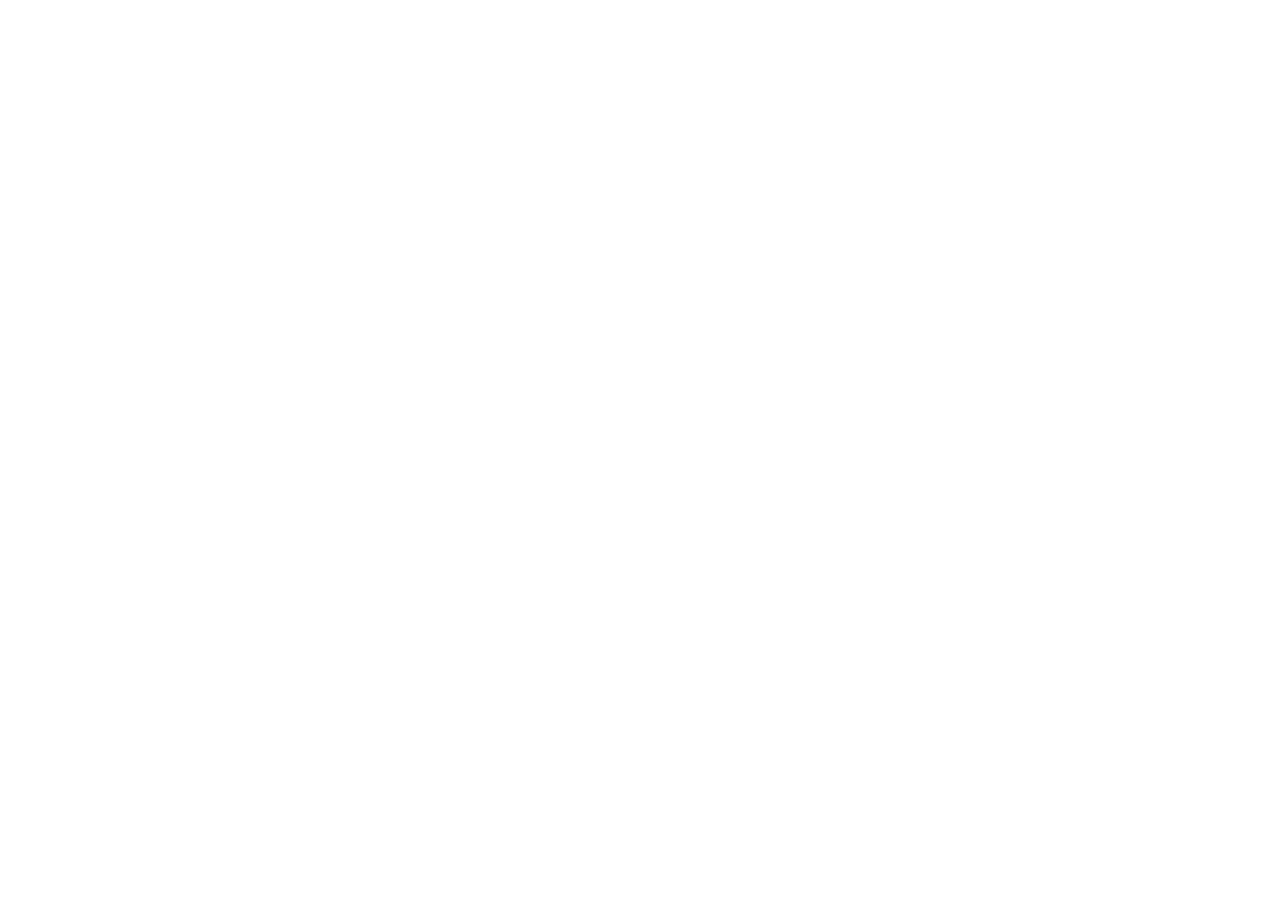
==== index.html @ a33ac441 "Add getBootstrap and structure" ====
<!DOCTYPE html>
<html lang="en">

<head>
    <meta charset="UTF-8">
    <meta http-equiv="X-UA-Compatible" content="IE=edge">
    <meta name="viewport" content="width=device-width, initial-scale=1.0">
    <title>Document</title>
</head>

<body>

</body>

</html>
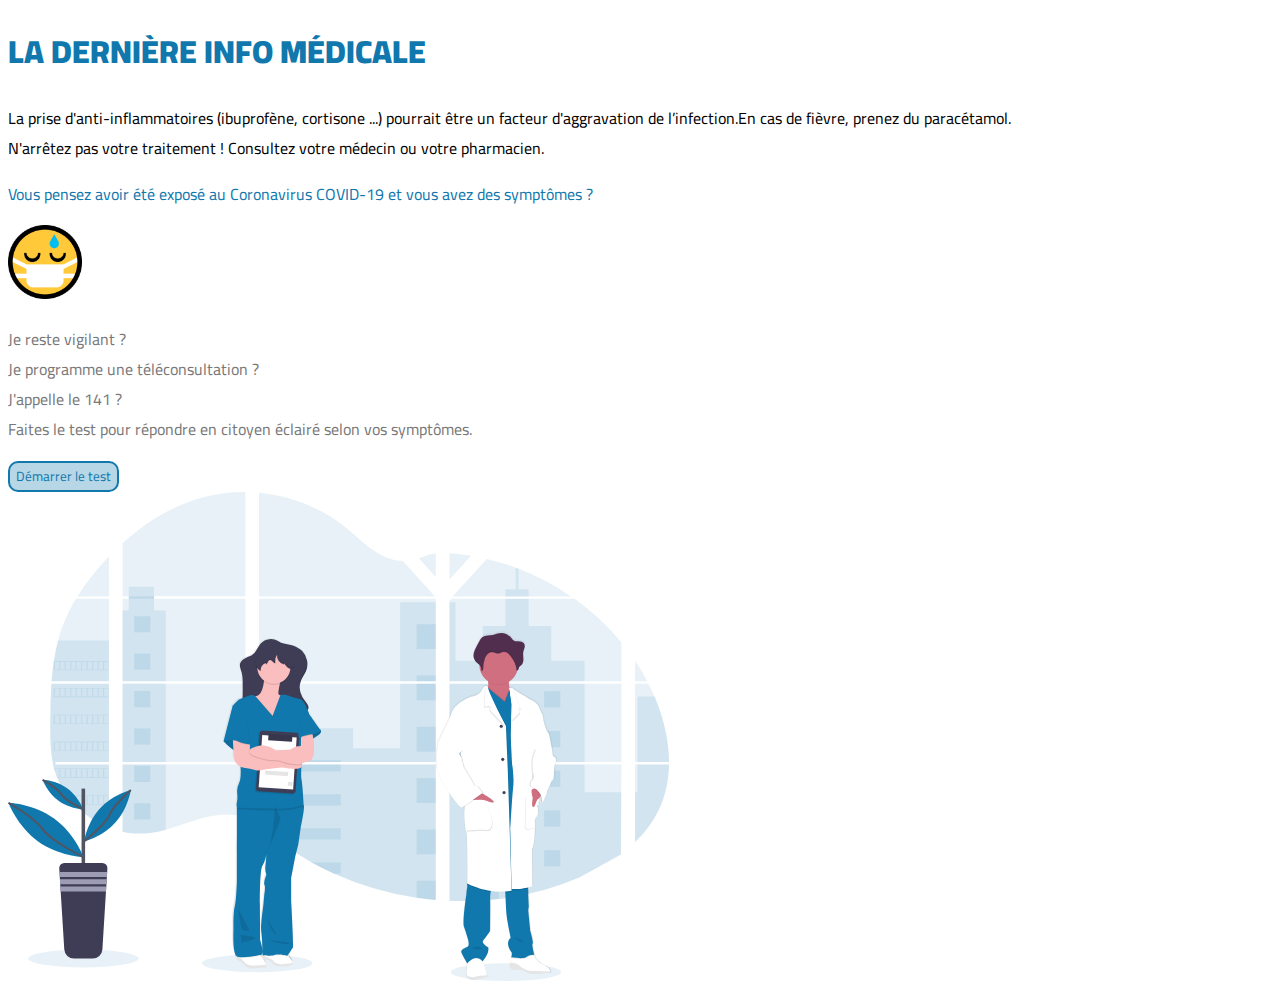
==== commit 16afc365: "Merge branch 'Develop' into feature/information.html" ====
--- a/index.html
+++ b/index.html
@@ -6,10 +6,37 @@
     <meta http-equiv="X-UA-Compatible" content="IE=edge">
     <meta name="viewport" content="width=device-width, initial-scale=1.0">
     <title>Document</title>
+    <link rel="stylesheet" href="css/styleindex.css">
+    <link href="https://cdn.jsdelivr.net/npm/bootstrap@5.1.3/dist/css/bootstrap.min.css" rel="stylesheet" integrity="sha384-1BmE4kWBq78iYhFldvKuhfTAU6auU8tT94WrHftjDbrCEXSU1oBoqyl2QvZ6jIW3" crossorigin="anonymous">
 </head>
 
 <body>
-
+    
+    <section class="text-center bg-warning py-3">
+        <h1 class="titre" > <b>LA DERNIÈRE INFO MÉDICALE</b> </h1>
+        <p class="fs-5" >La prise d'anti-inflammatoires (ibuprofène, cortisone ...) pourrait être un facteur d'aggravation de l’infection.En cas de fièvre, prenez du paracétamol.<br> N'arrêtez pas votre traitement ! Consultez votre médecin ou votre pharmacien.</p>
+    </section>
+    <section class="container-fluid  mt-4">
+       <div class="row  mx-4">
+            <article class="col text-center "> 
+                <div class="ques  fs-1">
+                <p>Vous pensez avoir été exposé au Coronavirus COVID-19 et vous avez des symptômes ?</p>
+                </div>
+                <div class="my-2">
+                    <img  src="Design/Assets/SVG/1f637.svg" alt="logo">
+                </div>
+                <div class="ques2 fs-3 mt-4">
+                    <p>Je reste vigilant ?<br>Je programme une téléconsultation ?<br>J'appelle le 141 ?<br>Faites le test pour répondre en citoyen éclairé selon vos symptômes.</p>
+                </div> 
+                <div class="fs-3 mt-">
+                    <button class="but w-100 py-2 mb-4 mt-2" type="submit">Démarrer le test</button>
+                </div>   
+            </article>       
+            <article class="image col  ms-5"> 
+                <img class="h-100 w-100"  src="Design/Assets/SVG/group.svg" alt="logo">
+            </article>
+       </div>
+    </section>
 </body>
 
 </html>--- a/css/styleindex.css
+++ b/css/styleindex.css
@@ -0,0 +1,31 @@
+@import url('variables.css');
+*{
+    font-family: var(--font-family);
+}
+
+.titre{
+    color: var(--color_bleu2);
+    font-family: var(--font-family);
+}
+.ques{
+    color: var(--color_bleu2);
+}
+.ques2{
+    color: var(--color_g);
+}
+.but{
+    color: var(--color_bleu2);
+    background: url(../Design/Assets/SVG/Merged\ bar-37.svg) no-repeat;
+    border: 2px solid #1078AD;
+    background-size: cover;
+    border-radius: 10px;
+}
+button:hover {
+    color: white ;
+    background-color: var(--color_bleu2);
+}
+@media screen and (max-width: 1200px){  
+    .image{
+      display: none;
+    }
+ } 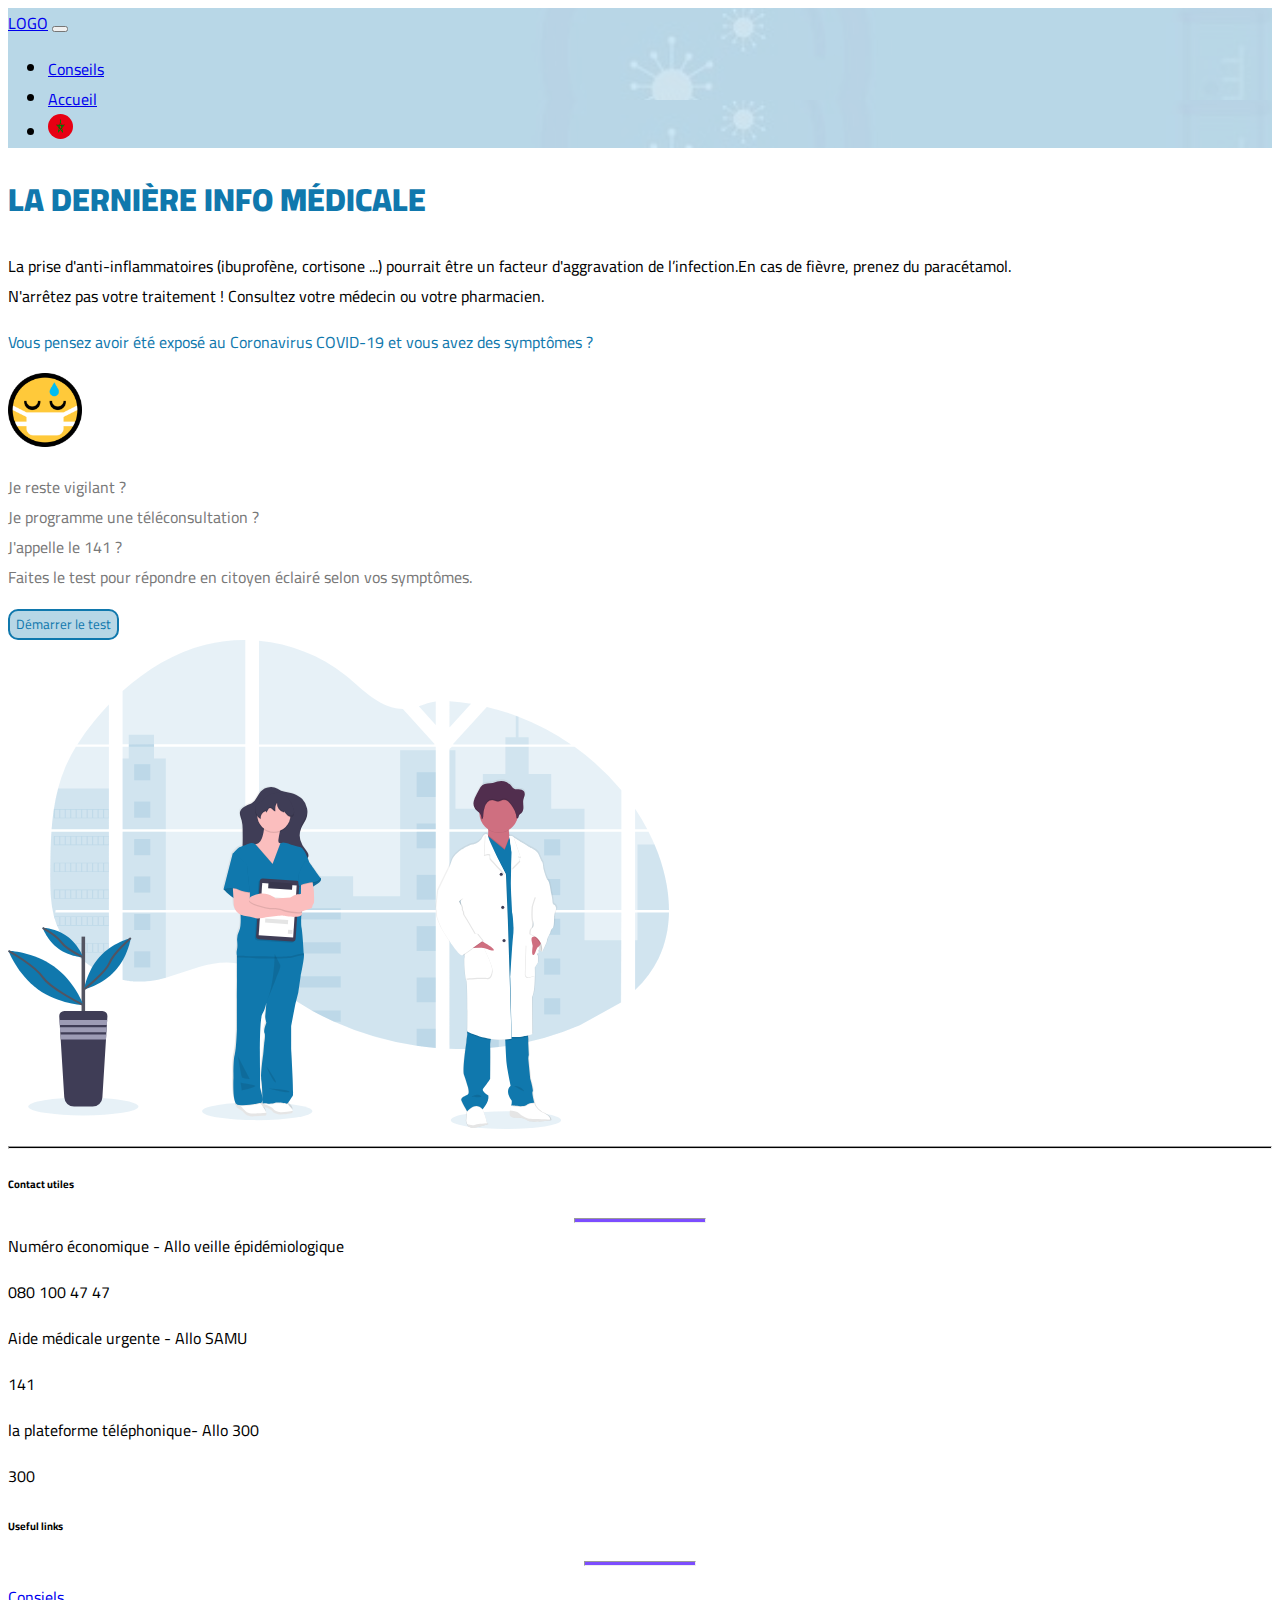
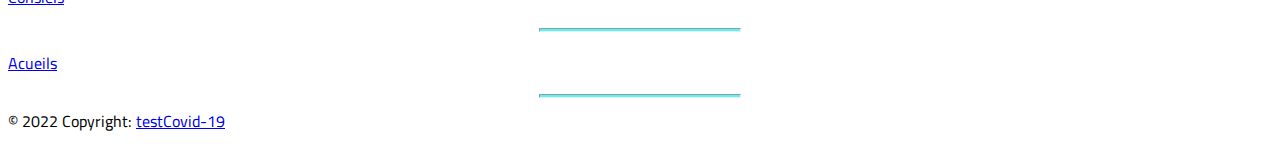
==== commit f20347af: "Merge pull request #12 from meryemeelhajouji/réponse" ====
--- a/index.html
+++ b/index.html
@@ -5,38 +5,124 @@
     <meta charset="UTF-8">
     <meta http-equiv="X-UA-Compatible" content="IE=edge">
     <meta name="viewport" content="width=device-width, initial-scale=1.0">
-    <title>Document</title>
+    <title>مرض الفيروس التاجي - اختبر أعراض الفيروس التاجي 19</title>
     <link rel="stylesheet" href="css/styleindex.css">
-    <link href="https://cdn.jsdelivr.net/npm/bootstrap@5.1.3/dist/css/bootstrap.min.css" rel="stylesheet" integrity="sha384-1BmE4kWBq78iYhFldvKuhfTAU6auU8tT94WrHftjDbrCEXSU1oBoqyl2QvZ6jIW3" crossorigin="anonymous">
+    <link href="https://cdn.jsdelivr.net/npm/bootstrap@5.1.3/dist/css/bootstrap.min.css" rel="stylesheet"
+        integrity="sha384-1BmE4kWBq78iYhFldvKuhfTAU6auU8tT94WrHftjDbrCEXSU1oBoqyl2QvZ6jIW3" crossorigin="anonymous">
+    <link rel="stylesheet" href="./../css/style-navbar.css">
+
 </head>
 
 <body>
-    
-    <section class="text-center bg-warning py-3">
-        <h1 class="titre" > <b>LA DERNIÈRE INFO MÉDICALE</b> </h1>
-        <p class="fs-5" >La prise d'anti-inflammatoires (ibuprofène, cortisone ...) pourrait être un facteur d'aggravation de l’infection.En cas de fièvre, prenez du paracétamol.<br> N'arrêtez pas votre traitement ! Consultez votre médecin ou votre pharmacien.</p>
-    </section>
-    <section class="container-fluid  mt-4">
-       <div class="row  mx-4">
-            <article class="col text-center "> 
-                <div class="ques  fs-1">
-                <p>Vous pensez avoir été exposé au Coronavirus COVID-19 et vous avez des symptômes ?</p>
+
+    <header class="px-5">
+        <nav class="navbar navbar-expand-lg navbar-light">
+            <div class="container-fluid">
+                <a class="navbar-brand" href="#">LOGO</a>
+                <button class="navbar-toggler" type="button" data-bs-toggle="collapse"
+                    data-bs-target="#navbarSupportedContent" aria-controls="navbarSupportedContent"
+                    aria-expanded="false" aria-label="Toggle navigation">
+                    <span class="navbar-toggler-icon"></span>
+                </button>
+                <div class="collapse navbar-collapse justify-content-end" id="navbarSupportedContent">
+                    <ul class="navbar-nav mb-2 mb-lg-0">
+                        <li class="nav-item fw-bold">
+                            <a class="nav-link" href="#">Conseils</a>
+                        </li>
+                        <li class="nav-item fw-bold">
+                            <a class="nav-link" href="#">Accueil</a>
+                        </li>
+                        <li class="nav-item">
+                            <a class="nav-link arabe-link" href="#">
+                                <img src="./../Design/Assets/SVG/arabe-index.png" alt="arabe">
+                            </a>
+                        </li>
+                    </ul>
                 </div>
-                <div class="my-2">
-                    <img  src="Design/Assets/SVG/1f637.svg" alt="logo">
+            </div>
+        </nav>
+    </header>
+    <main>
+        <section class="text-center bg-warning py-3">
+            <h1 class="titre"> <b>LA DERNIÈRE INFO MÉDICALE</b> </h1>
+            <p class="">La prise d'anti-inflammatoires (ibuprofène, cortisone ...) pourrait être un facteur
+                d'aggravation de l’infection.En cas de fièvre, prenez du paracétamol.<br> N'arrêtez pas votre traitement
+                !
+                Consultez votre médecin ou votre pharmacien.</p>
+        </section>
+        <section class="container-fluid  mt-4">
+            <div class="row  mx-4">
+                <article class="col text-center ">
+                    <div class="ques  fs-1">
+                        <p>Vous pensez avoir été exposé au Coronavirus COVID-19 et vous avez des symptômes ?</p>
+                    </div>
+                    <div class="my-2">
+                        <img src="Design/Assets/SVG/1f637.svg" alt="logo">
+                    </div>
+                    <div class="ques2 fs-3 mt-4">
+                        <p>Je reste vigilant ?<br>Je programme une téléconsultation ?<br>J'appelle le 141 ?<br>Faites le
+                            test pour répondre en citoyen éclairé selon vos symptômes.</p>
+                    </div>
+                    <div class="fs-3 mt-">
+                        <button onclick="window.location.href='./test/information.html'"
+                            class="but w-100 py-2 mb-4 mt-2">Démarrer le test</button>
+                    </div>
+                </article>
+                <article class="image col  ms-5">
+                    <img class="h-100 w-100" src="Design/Assets/SVG/group.svg" alt="logo">
+                </article>
+            </div>
+        </section>
+    </main>
+    <footer class="text-center text-lg-start mt-5">
+        <hr class="mb-4 mt-0 d-inline-block mx-auto w-100" style="background-color: #000; height: 1px" />
+        <section class="">
+            <div class="container text-center text-md-start">
+                <div class="row">
+                    <div class="col-md-6 text-center mx-auto">
+                        <h6 class="text-uppercase fw-bold">Contact utiles</h6>
+                        <hr class="mb-4 mt-0 d-inline-block mx-auto"
+                            style="width: 130px; background-color: #7c4dff; height: 3px" />
+                        <div class="fs-5">
+                            <div class="">Numéro économique - Allo veille épidémiologique</div>
+                            <p class="text-success fs-2">080 100 47 47</p>
+                        </div>
+                        <div class="">
+                            <div class="fs-5">Aide médicale urgente - Allo SAMU</div>
+                            <p class="text-success fs-2">141</p>
+                        </div>
+                        <div class="">
+                            <div class="fs-5">la plateforme téléphonique- Allo 300</div>
+                            <p class="text-success fs-2">300</p>
+                        </div>
+                    </div>
+
+                    <div class="col-md-6 text-center mx-auto">
+                        <h6 class="text-uppercase fw-bold">Useful links</h6>
+                        <hr class="mb-4 mt-0 d-inline-block mx-auto"
+                            style="width: 110px; background-color: #7c4dff; height: 3px" />
+                        <p>
+                            <a href="#!" class="nav-link">Consiels</a>
+                        </p>
+                        <hr class="mb-4 mt-0 d-inline-block mx-auto"
+                            style="width: 200px; background-color: #4df9ff; height: 2px" />
+                        <p>
+                            <a href="#!" class="nav-link">Acueils</a>
+                        </p>
+                        <hr class="mb-4 mt-0 d-inline-block mx-auto"
+                            style="width: 200px; background-color: #4df9ff; height: 2px" />
+                    </div>
                 </div>
-                <div class="ques2 fs-3 mt-4">
-                    <p>Je reste vigilant ?<br>Je programme une téléconsultation ?<br>J'appelle le 141 ?<br>Faites le test pour répondre en citoyen éclairé selon vos symptômes.</p>
-                </div> 
-                <div class="fs-3 mt-">
-                    <button class="but w-100 py-2 mb-4 mt-2" type="submit">Démarrer le test</button>
-                </div>   
-            </article>       
-            <article class="image col  ms-5"> 
-                <img class="h-100 w-100"  src="Design/Assets/SVG/group.svg" alt="logo">
-            </article>
-       </div>
-    </section>
+            </div>
+        </section>
+
+        <div class="text-center bg-primary text-black p-3 mt-2">
+            © 2022 Copyright: <a class="text-black mx-2 text-decoration-none" href="#">testCovid-19</a>
+        </div>
+    </footer>
+    <script src="https://cdn.jsdelivr.net/npm/bootstrap@5.1.3/dist/js/bootstrap.bundle.min.js"
+        integrity="sha384-ka7Sk0Gln4gmtz2MlQnikT1wXgYsOg+OMhuP+IlRH9sENBO0LRn5q+8nbTov4+1p"
+        crossorigin="anonymous"></script>
 </body>
 
 </html>--- a/css/style-navbar.css
+++ b/css/style-navbar.css
@@ -0,0 +1,16 @@
+header {
+  background-image: url(./../Design/Assets/SVG/Merged\ bar-1.svg);
+}
+.arabe-link img {
+  width: 25px;
+  height: 25px;
+  border-radius: 50%;
+}
+
+.board-stepper .d-round-info{
+  width: 25px;
+  height: 25px;
+  border-radius: 50%;
+  border: red 19px solid;
+  background: rgb(8, 24, 255);
+}
